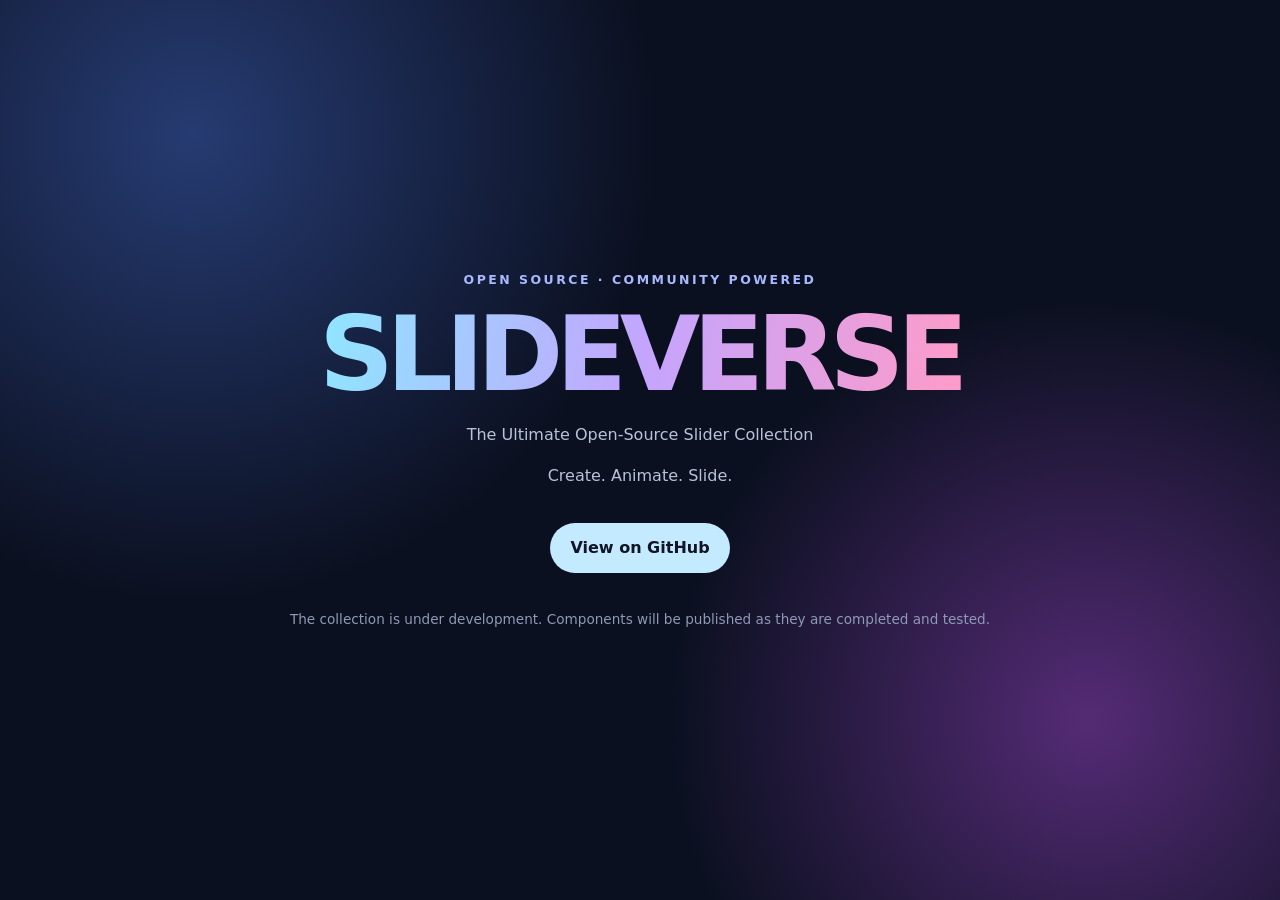
==== index.html @ 080ec173 "first commit" ====
<!doctype html>
<html lang="en">
<head>
  <meta charset="UTF-8">
  <meta name="viewport" content="width=device-width, initial-scale=1.0">
  <meta name="description" content="SLIDEVERSE — The open-source slider collection.">
  <meta name="theme-color" content="#0b1020">
  <title>SLIDEVERSE — Create. Animate. Slide.</title>
  <style>
    * { box-sizing: border-box; }
    body {
      margin: 0; min-height: 100vh; display: grid; place-items: center;
      padding: 24px; color: #f5f7ff; background:
      radial-gradient(circle at 15% 15%, #263b72 0, transparent 35%),
      radial-gradient(circle at 85% 80%, #542b75 0, transparent 32%), #0b1020;
      font: 16px/1.6 system-ui, sans-serif;
    }
    main { width: min(760px, 100%); text-align: center; }
    .eyebrow { color: #a9b9ff; letter-spacing: .2em; font-size: .78rem; font-weight: 700; }
    h1 { margin: 12px 0; font-size: clamp(3rem, 12vw, 6.5rem); line-height: 1; letter-spacing: -.07em; }
    h1 span { background: linear-gradient(100deg, #8ee7ff, #c3a5ff, #ff9bc8); color: transparent; background-clip: text; }
    p { color: #b9c2d9; }
    a { display: inline-block; margin-top: 18px; padding: 12px 20px; border-radius: 999px;
        color: #101426; background: #c3eaff; text-decoration: none; font-weight: 700; }
    .note { margin-top: 36px; font-size: .85rem; color: #8e9ab5; }
  </style>
</head>
<body>
  <main>
    <div class="eyebrow">OPEN SOURCE · COMMUNITY POWERED</div>
    <h1><span>SLIDEVERSE</span></h1>
    <p>The Ultimate Open-Source Slider Collection</p>
    <p>Create. Animate. Slide.</p>
    <a href="https://github.com/adnanalamin/SLIDEVERSE">View on GitHub</a>
    <div class="note">The collection is under development. Components will be published as they are completed and tested.</div>
  </main>
</body>
</html>
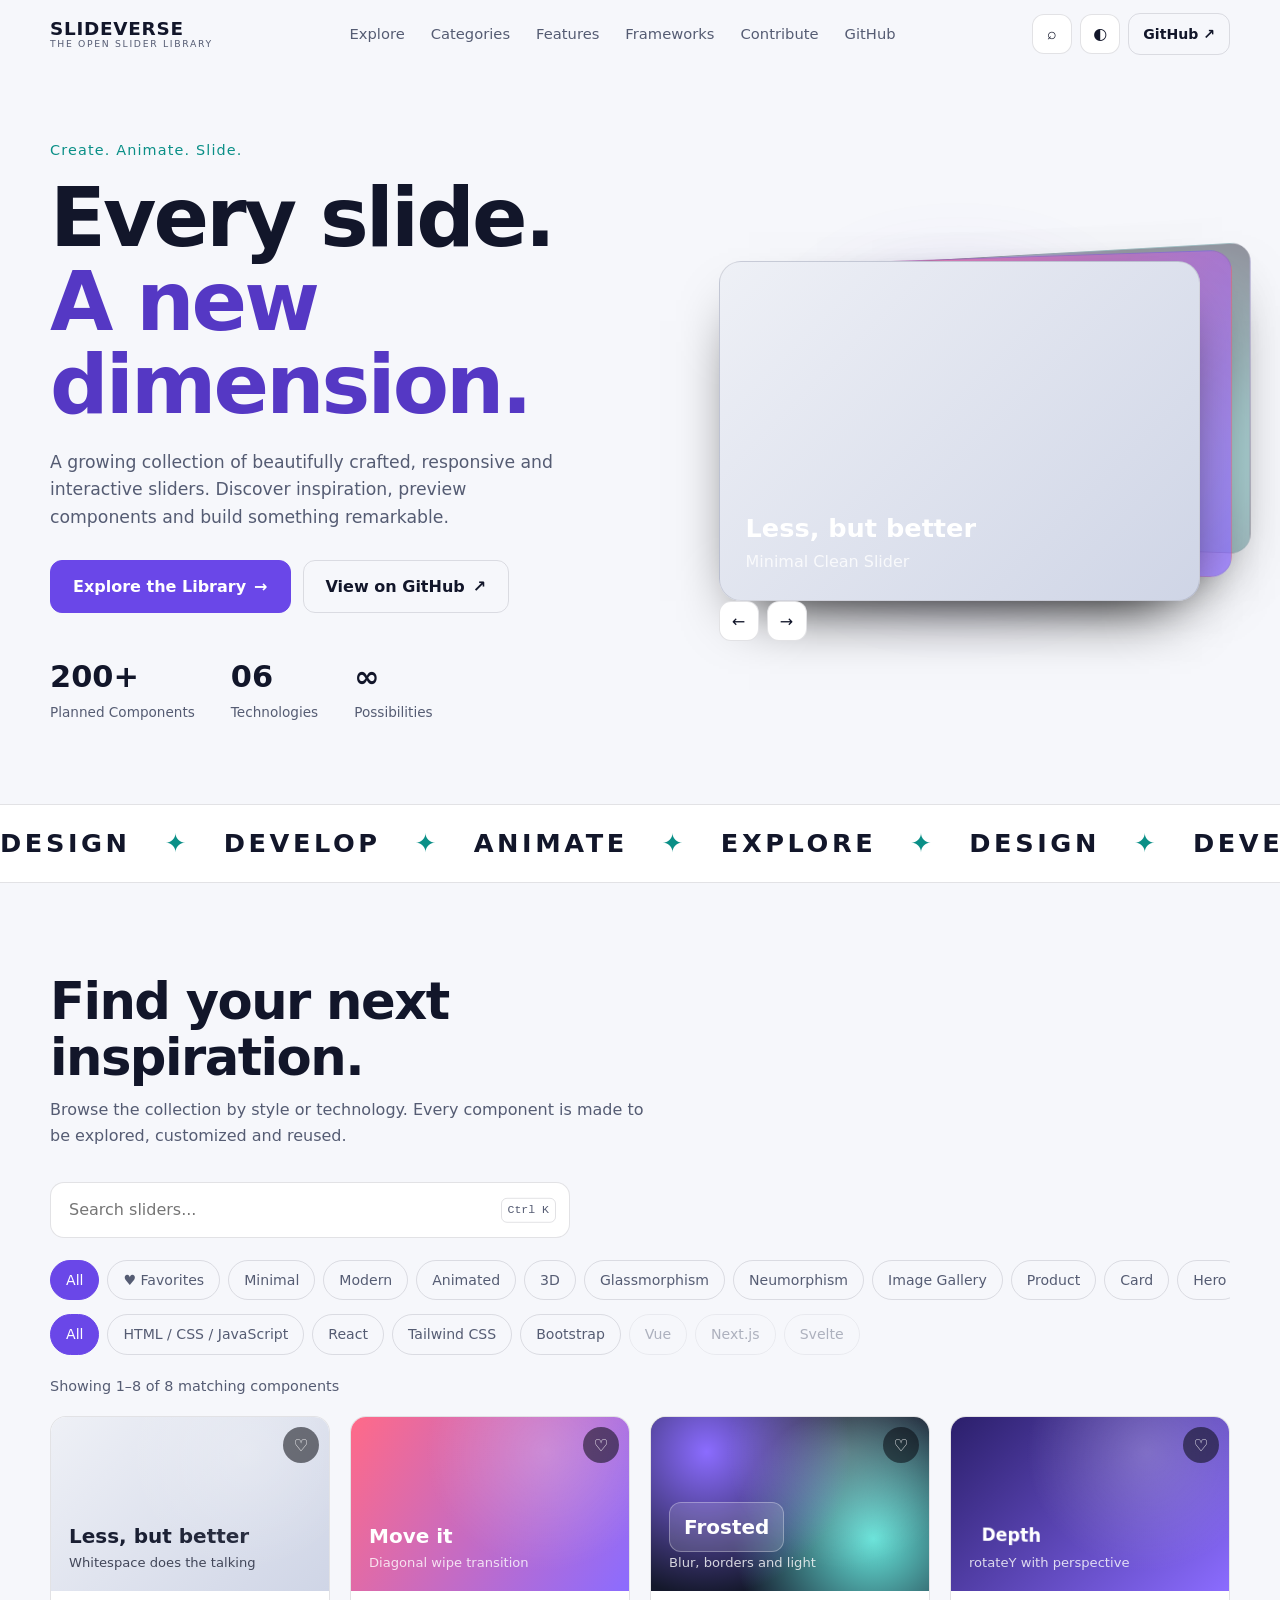
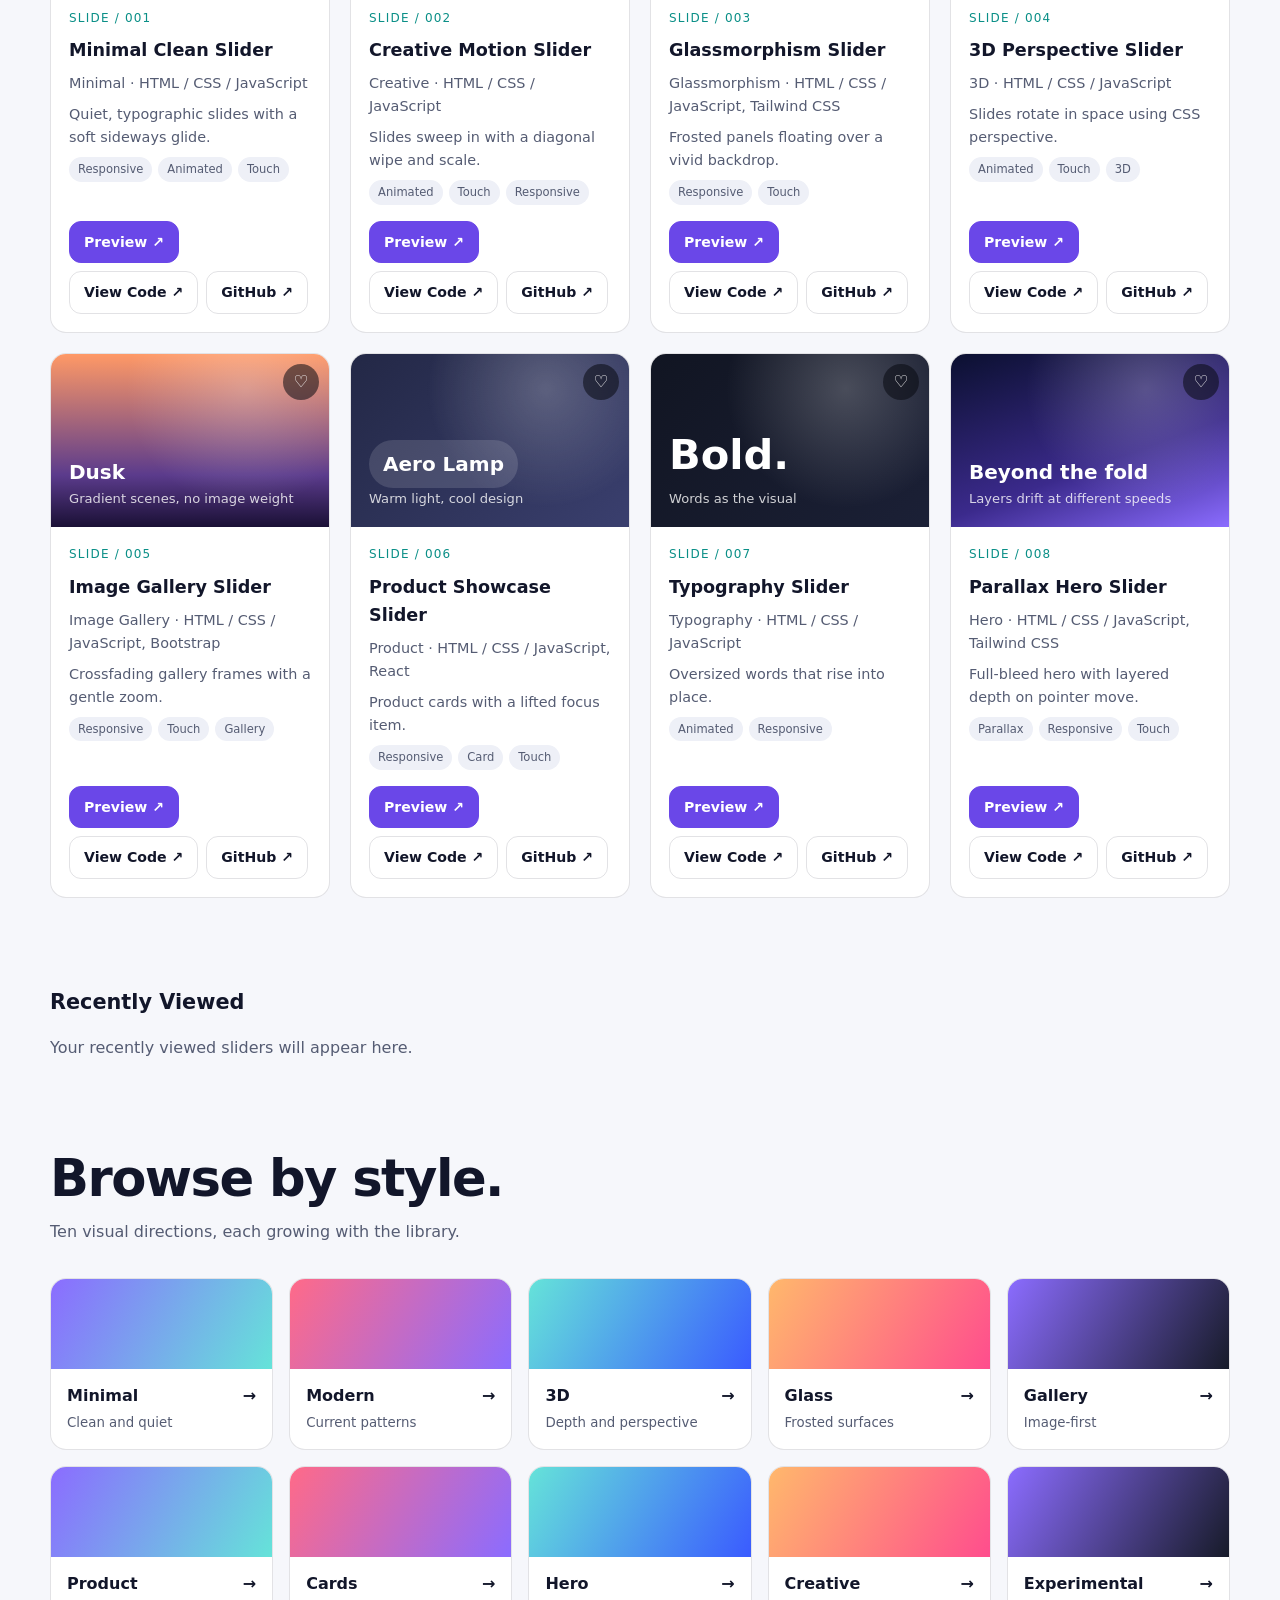
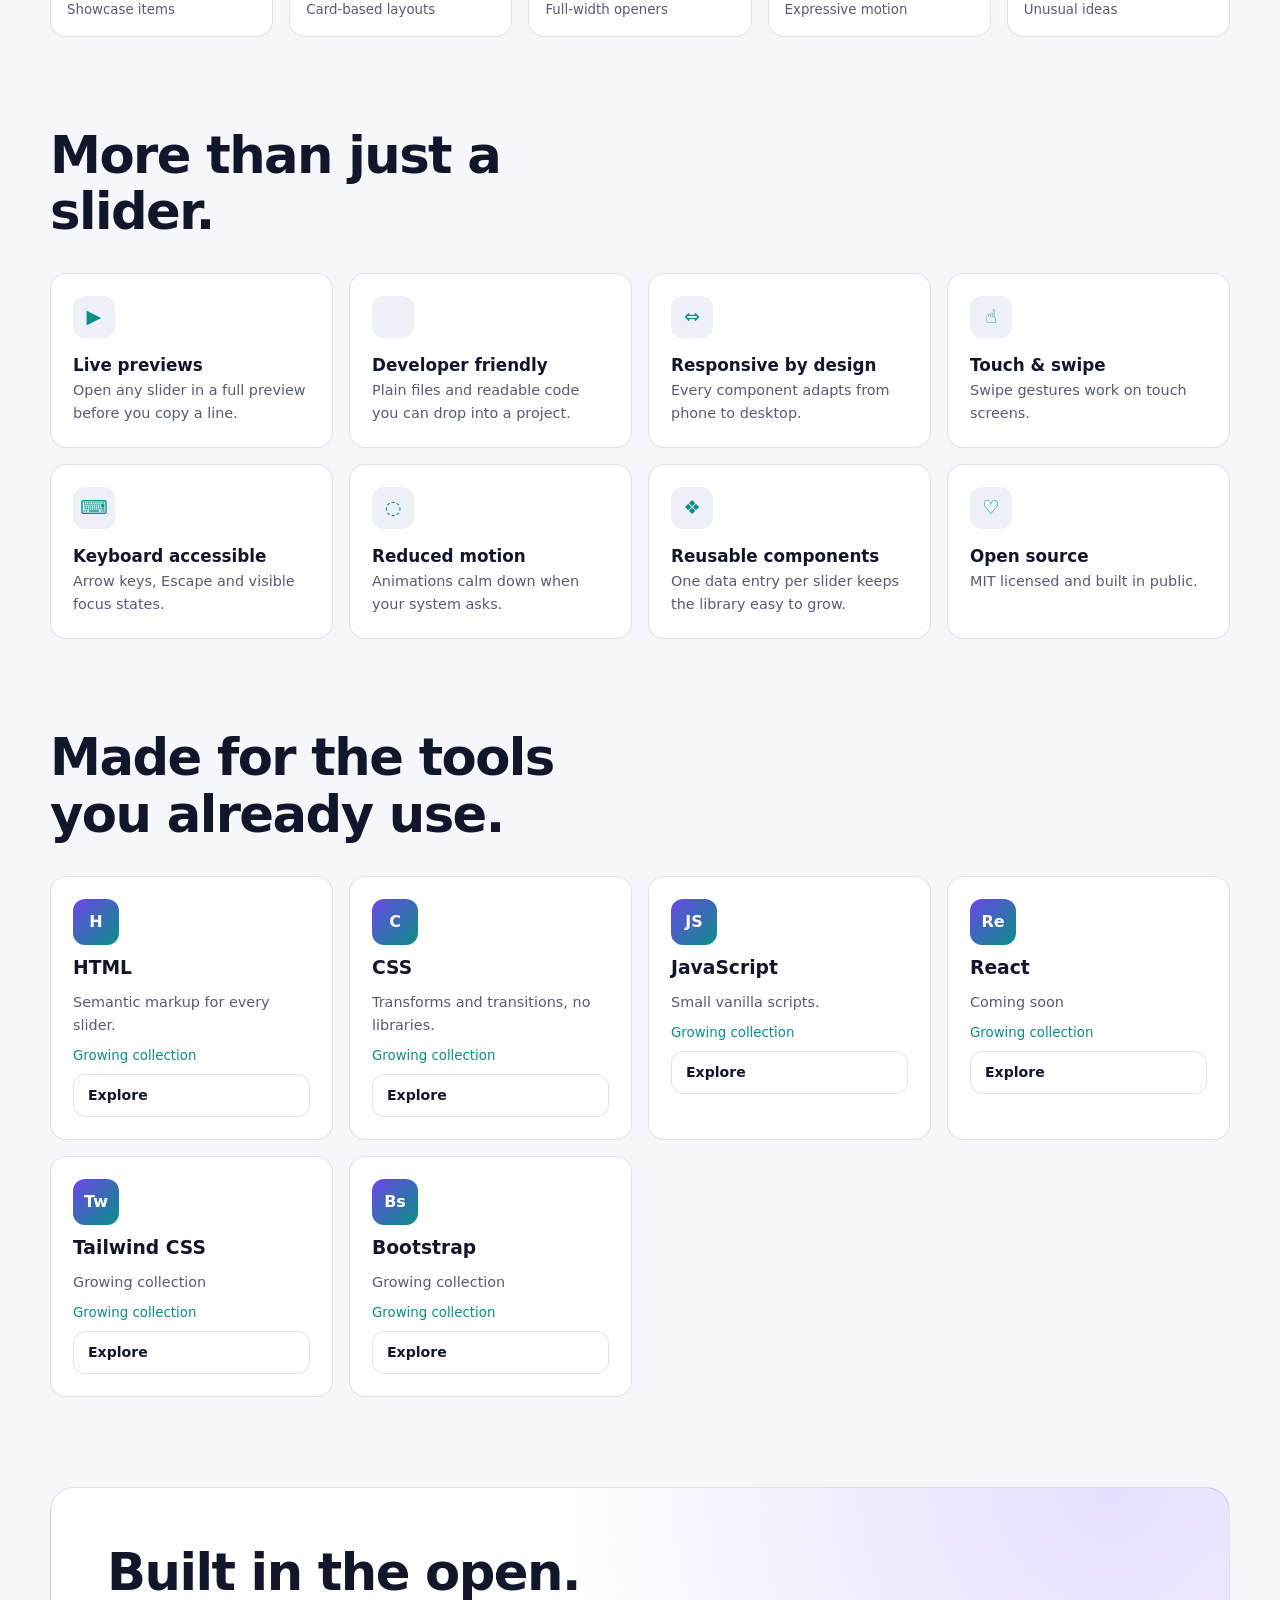
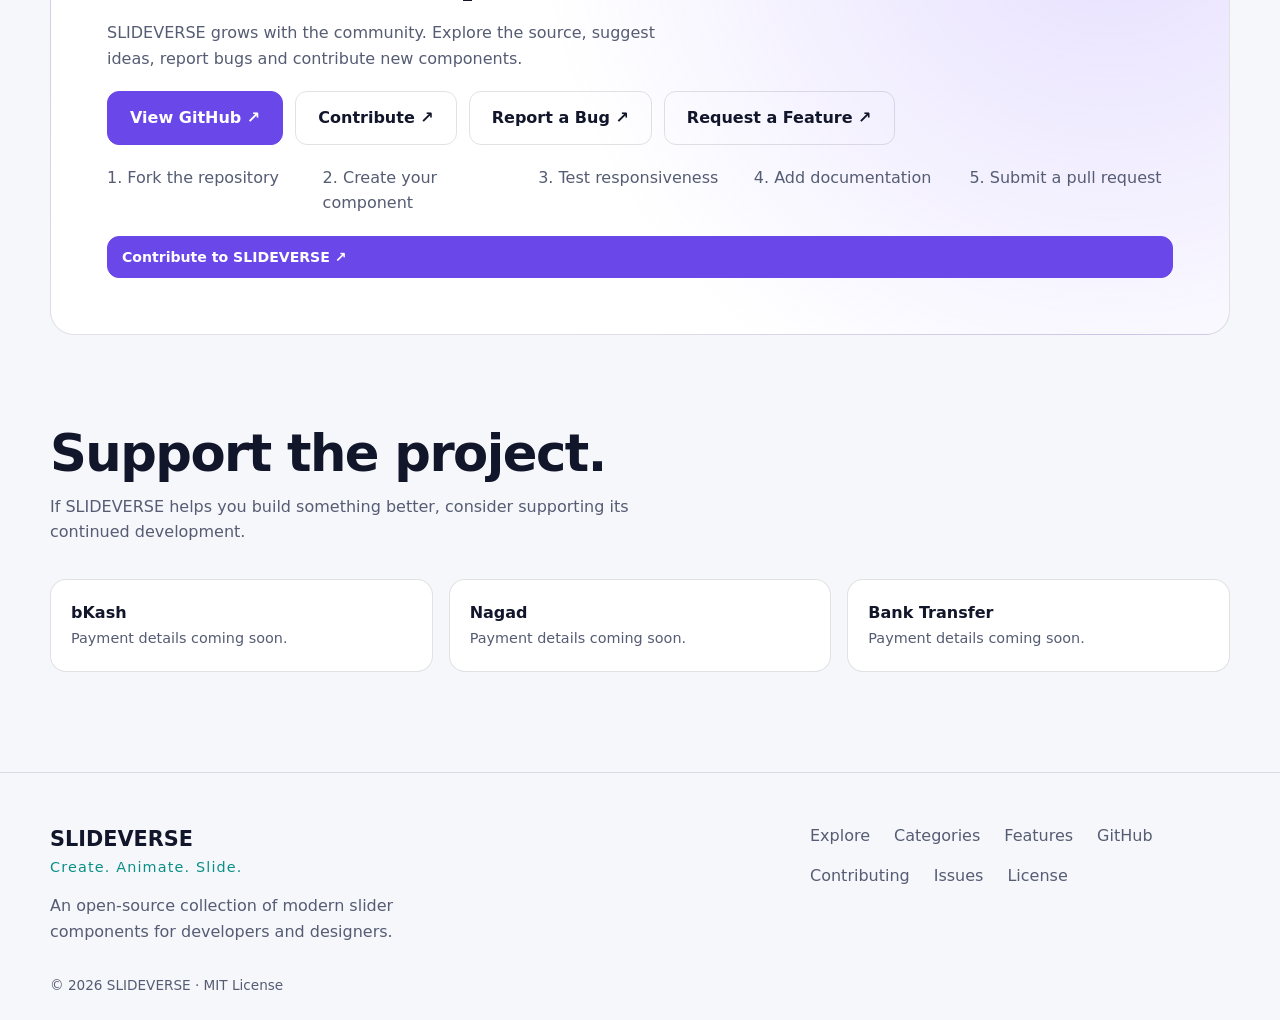
==== commit bad2a766: "added website" ====
--- a/index.html
+++ b/index.html
@@ -1,38 +1,104 @@
-<!doctype html>
+<!DOCTYPE html>
 <html lang="en">
 <head>
-  <meta charset="UTF-8">
-  <meta name="viewport" content="width=device-width, initial-scale=1.0">
-  <meta name="description" content="SLIDEVERSE — The open-source slider collection.">
-  <meta name="theme-color" content="#0b1020">
-  <title>SLIDEVERSE — Create. Animate. Slide.</title>
-  <style>
-    * { box-sizing: border-box; }
-    body {
-      margin: 0; min-height: 100vh; display: grid; place-items: center;
-      padding: 24px; color: #f5f7ff; background:
-      radial-gradient(circle at 15% 15%, #263b72 0, transparent 35%),
-      radial-gradient(circle at 85% 80%, #542b75 0, transparent 32%), #0b1020;
-      font: 16px/1.6 system-ui, sans-serif;
-    }
-    main { width: min(760px, 100%); text-align: center; }
-    .eyebrow { color: #a9b9ff; letter-spacing: .2em; font-size: .78rem; font-weight: 700; }
-    h1 { margin: 12px 0; font-size: clamp(3rem, 12vw, 6.5rem); line-height: 1; letter-spacing: -.07em; }
-    h1 span { background: linear-gradient(100deg, #8ee7ff, #c3a5ff, #ff9bc8); color: transparent; background-clip: text; }
-    p { color: #b9c2d9; }
-    a { display: inline-block; margin-top: 18px; padding: 12px 20px; border-radius: 999px;
-        color: #101426; background: #c3eaff; text-decoration: none; font-weight: 700; }
-    .note { margin-top: 36px; font-size: .85rem; color: #8e9ab5; }
-  </style>
+<meta charset="utf-8">
+<meta name="viewport" content="width=device-width, initial-scale=1">
+<title>SLIDEVERSE — The Ultimate Open-Source Slider Collection</title>
+<meta name="description" content="Explore modern, responsive and animated slider components for HTML, CSS, JavaScript, React, Tailwind CSS and Bootstrap.">
+<link rel="canonical" href="https://adnanalamin.github.io/SLIDEVERSE/">
+<meta property="og:type" content="website"><meta property="og:title" content="SLIDEVERSE — The Ultimate Open-Source Slider Collection">
+<meta property="og:description" content="Explore modern, responsive and animated slider components."><meta property="og:url" content="https://adnanalamin.github.io/SLIDEVERSE/">
+<meta name="twitter:card" content="summary"><meta name="twitter:title" content="SLIDEVERSE">
+<link rel="icon" href="data:image/svg+xml,%3Csvg xmlns='http://www.w3.org/2000/svg' viewBox='0 0 32 32'%3E%3Crect width='32' height='32' rx='8' fill='%238B6CFF'/%3E%3Cpath d='M9 16h14M17 10l6 6-6 6' stroke='%23fff' stroke-width='3' fill='none'/%3E%3C/svg%3E">
+<script>try{var t=localStorage.getItem('sv-theme')||(matchMedia('(prefers-color-scheme: light)').matches?'light':'dark');document.documentElement.dataset.theme=t}catch(e){}</script>
+<link rel="stylesheet" href="assets/css/style.css">
 </head>
 <body>
-  <main>
-    <div class="eyebrow">OPEN SOURCE · COMMUNITY POWERED</div>
-    <h1><span>SLIDEVERSE</span></h1>
-    <p>The Ultimate Open-Source Slider Collection</p>
-    <p>Create. Animate. Slide.</p>
-    <a href="https://github.com/adnanalamin/SLIDEVERSE">View on GitHub</a>
-    <div class="note">The collection is under development. Components will be published as they are completed and tested.</div>
-  </main>
+<a class="skip" href="#explore">Skip to library</a>
+<header class="hdr" id="hdr">
+  <div class="wrap hdr-in">
+    <a class="logo" href="#top" aria-label="SLIDEVERSE home"><b>SLIDEVERSE</b><small>THE OPEN SLIDER LIBRARY</small></a>
+    <nav class="nav" id="nav" aria-label="Main">
+      <a href="#explore">Explore</a><a href="#categories">Categories</a><a href="#features">Features</a><a href="#frameworks">Frameworks</a><a href="#contribute">Contribute</a>
+      <a href="https://github.com/adnanalamin/SLIDEVERSE" target="_blank" rel="noopener">GitHub</a>
+    </nav>
+    <div class="ctl">
+      <button class="ib" id="searchBtn" aria-label="Search sliders (Ctrl K)">⌕</button>
+      <button class="ib" id="themeBtn" aria-label="Toggle theme">◐</button>
+      <a class="btn sm ghost gh" href="https://github.com/adnanalamin/SLIDEVERSE" target="_blank" rel="noopener">GitHub ↗</a>
+      <button class="ib menu" id="menuBtn" aria-label="Open menu" aria-expanded="false" aria-controls="nav">☰</button>
+    </div>
+  </div>
+</header>
+
+<main id="top">
+<section class="hero wrap">
+  <div class="hero-t">
+    <p class="kick">Create. Animate. Slide.</p>
+    <h1><span>Every slide.</span><span>A new dimension.</span></h1>
+    <p class="lead">A growing collection of beautifully crafted, responsive and interactive sliders. Discover inspiration, preview components and build something remarkable.</p>
+    <div class="row"><a class="btn" href="#explore">Explore the Library <i>→</i></a><a class="btn ghost" href="https://github.com/adnanalamin/SLIDEVERSE" target="_blank" rel="noopener">View on GitHub <i>↗</i></a></div>
+    <dl class="stats"><div><dt data-count="200" data-suf="+">200+</dt><dd>Planned Components</dd></div><div><dt>06</dt><dd>Technologies</dd></div><div><dt>∞</dt><dd>Possibilities</dd></div></dl>
+  </div>
+  <div class="hero-v" id="heroV" aria-label="Interactive slider demo">
+    <div class="glow"></div><div class="stack" id="stack"></div>
+    <div class="hv-ctl"><button class="ib" id="hvPrev" aria-label="Previous">←</button><button class="ib" id="hvNext" aria-label="Next">→</button></div>
+  </div>
+</section>
+
+<div class="ticker" aria-hidden="true"><div class="tk"></div></div>
+
+<section class="sec wrap" id="explore">
+  <div class="sec-h"><h2>Find your next inspiration.</h2><p>Browse the collection by style or technology. Every component is made to be explored, customized and reused.</p></div>
+  <div class="search"><input id="q" type="search" placeholder="Search sliders..." aria-label="Search sliders" autocomplete="off"><kbd>Ctrl K</kbd></div>
+  <div class="chips" id="catChips" role="group" aria-label="Filter by category"></div>
+  <div class="chips tech" id="techChips" role="group" aria-label="Filter by technology"></div>
+  <p class="count" id="count" aria-live="polite"></p>
+  <div class="grid" id="grid"></div>
+  <nav class="pagination" id="pagination" aria-label="Slider library pages"></nav>
+  <div class="empty" id="empty" hidden><h3 id="emptyT">No sliders found</h3><p id="emptyP">Try another keyword or category.</p><button class="btn ghost sm" id="reset">Reset filters</button></div>
+  <div class="recent"><h3>Recently Viewed</h3><div class="grid" id="recent"></div><p class="muted" id="recentEmpty">Your recently viewed sliders will appear here.</p></div>
+</section>
+
+<section class="sec wrap" id="categories"><div class="sec-h"><h2>Browse by style.</h2><p>Ten visual directions, each growing with the library.</p></div><div class="cats" id="cats"></div></section>
+<section class="sec wrap" id="features"><div class="sec-h"><h2>More than just a slider.</h2></div><div class="feats" id="feats"></div></section>
+<section class="sec wrap" id="frameworks"><div class="sec-h"><h2>Made for the tools you already use.</h2></div><div class="fw" id="fw"></div></section>
+
+<section class="sec wrap" id="contribute">
+  <div class="panel">
+    <h2>Built in the open.</h2>
+    <p>SLIDEVERSE grows with the community. Explore the source, suggest ideas, report bugs and contribute new components.</p>
+    <div class="row"><a class="btn" href="https://github.com/adnanalamin/SLIDEVERSE" target="_blank" rel="noopener">View GitHub ↗</a><a class="btn ghost" href="https://github.com/adnanalamin/SLIDEVERSE/blob/main/CONTRIBUTING.md" target="_blank" rel="noopener">Contribute ↗</a><a class="btn ghost" href="https://github.com/adnanalamin/SLIDEVERSE/issues" target="_blank" rel="noopener">Report a Bug ↗</a><a class="btn ghost" href="https://github.com/adnanalamin/SLIDEVERSE/issues" target="_blank" rel="noopener">Request a Feature ↗</a></div>
+    <ol class="steps"><li>Fork the repository</li><li>Create your component</li><li>Test responsiveness</li><li>Add documentation</li><li>Submit a pull request</li></ol>
+    <a class="btn sm" href="https://github.com/adnanalamin/SLIDEVERSE/blob/main/CONTRIBUTING.md" target="_blank" rel="noopener">Contribute to SLIDEVERSE ↗</a>
+  </div>
+</section>
+
+<section class="sec wrap" id="support"><div class="sec-h"><h2>Support the project.</h2><p>If SLIDEVERSE helps you build something better, consider supporting its continued development.</p></div>
+  <div class="don"><div><b>bKash</b><span>Payment details coming soon.</span></div><div><b>Nagad</b><span>Payment details coming soon.</span></div><div><b>Bank Transfer</b><span>Payment details coming soon.</span></div></div></section>
+</main>
+
+<footer class="ftr"><div class="wrap ft">
+  <div><b class="logo-t">SLIDEVERSE</b><p class="kick">Create. Animate. Slide.</p><p class="muted">An open-source collection of modern slider components for developers and designers.</p></div>
+  <nav aria-label="Footer"><a href="#explore">Explore</a><a href="#categories">Categories</a><a href="#features">Features</a><a href="https://github.com/adnanalamin/SLIDEVERSE" target="_blank" rel="noopener">GitHub</a><a href="https://github.com/adnanalamin/SLIDEVERSE/blob/main/CONTRIBUTING.md" target="_blank" rel="noopener">Contributing</a><a href="https://github.com/adnanalamin/SLIDEVERSE/issues" target="_blank" rel="noopener">Issues</a><a href="https://github.com/adnanalamin/SLIDEVERSE/blob/main/LICENSE" target="_blank" rel="noopener">License</a></nav>
+</div><p class="wrap copy">© 2026 SLIDEVERSE · MIT License</p></footer>
+
+<!-- Preview modal -->
+<div class="modal" id="pv" role="dialog" aria-modal="true" aria-labelledby="pvT" hidden>
+  <div class="m-box" id="pvBox">
+    <div class="m-h"><h3 id="pvT"></h3><div class="ctl"><button class="btn sm ghost" id="pvAuto" aria-pressed="true">Pause</button><button class="btn sm ghost" id="pvFs">Fullscreen</button><button class="ib" data-close aria-label="Close preview">✕</button></div></div>
+    <div class="vp" id="vp" tabindex="0" aria-roledescription="carousel"></div>
+    <div class="m-f"><button class="ib" id="pvPrev" aria-label="Previous slide">←</button><div class="dots" id="dots"></div><button class="ib" id="pvNext" aria-label="Next slide">→</button></div>
+  </div>
+</div>
+<!-- Code modal -->
+<div class="modal" id="cd" role="dialog" aria-modal="true" aria-labelledby="cdT" hidden>
+  <div class="m-box code"><div class="m-h"><h3 id="cdT"></h3><button class="ib" data-close aria-label="Close code">✕</button></div>
+    <div class="tabs" id="tabs" role="tablist"></div><pre id="codeOut" tabindex="0"><code></code></pre>
+    <div class="m-f"><button class="btn sm" id="copy">Copy Code</button></div></div>
+</div>
+<div class="toast" id="toast" role="status"></div>
+<script src="assets/js/sliders.js"></script>
+<script src="assets/js/main.js"></script>
 </body>
 </html>
--- a/assets/css/style.css
+++ b/assets/css/style.css
@@ -0,0 +1,104 @@
+/* SLIDEVERSE — dark-first, light supported. Tokens first. */
+:root{--bg:#080A12;--s1:#111522;--s2:#171B29;--p:#8B6CFF;--p2:#B29AFF;--c:#65E3D9;--tx:#F5F7FF;--mu:#9299AD;--bd:rgba(255,255,255,.09);--glass:rgba(8,10,18,.72);--ease:cubic-bezier(.22,1,.36,1);--r:16px;color-scheme:dark}
+[data-theme=light]{--bg:#F6F7FB;--s1:#fff;--s2:#EEF0F7;--p:#6A47E8;--p2:#5538C4;--c:#0A8F87;--tx:#12162A;--mu:#555C73;--bd:rgba(18,22,42,.12);--glass:rgba(246,247,251,.8);color-scheme:light}
+*{box-sizing:border-box;margin:0}html{scroll-behavior:smooth;scroll-padding-top:80px}
+body{background:var(--bg);color:var(--tx);font:16px/1.6 "Segoe UI",system-ui,-apple-system,Roboto,sans-serif;overflow-x:hidden}
+a{color:inherit;text-decoration:none}button,input{font:inherit;color:inherit}
+:focus-visible{outline:2px solid var(--c);outline-offset:3px;border-radius:6px}
+.wrap{width:min(1180px,100% - 40px);margin-inline:auto}.muted{color:var(--mu)}
+.skip{position:absolute;left:-999px}.skip:focus{left:10px;top:10px;z-index:99;background:var(--p);padding:8px 14px;border-radius:8px}
+/* header */
+.hdr{position:sticky;top:0;z-index:50;border-bottom:1px solid transparent;transition:background .3s,border-color .3s,backdrop-filter .3s}
+.hdr.on{background:var(--glass);backdrop-filter:blur(12px);border-color:var(--bd)}
+.hdr-in{display:flex;align-items:center;justify-content:space-between;height:68px;gap:16px}
+.logo{display:flex;flex-direction:column;line-height:1.1}.logo b{font-size:1.15rem;letter-spacing:.04em}.logo small{font-size:.58rem;letter-spacing:.18em;color:var(--mu)}
+.nav{display:flex;gap:26px;font-size:.92rem;color:var(--mu)}.nav a:hover{color:var(--tx)}
+.ctl{display:flex;gap:8px;align-items:center}.menu{display:none}
+.ib{width:40px;height:40px;border-radius:12px;border:1px solid var(--bd);background:var(--s1);cursor:pointer;transition:transform .2s,border-color .2s}
+.ib:hover{border-color:var(--p);transform:translateY(-1px)}
+.btn{display:inline-flex;align-items:center;gap:8px;padding:13px 22px;border-radius:12px;border:1px solid var(--p);background:var(--p);color:#fff;font-weight:600;cursor:pointer;transition:transform .2s var(--ease),box-shadow .2s,background .2s}
+.btn:hover{transform:translateY(-2px);box-shadow:0 10px 30px -10px var(--p)}.btn i{font-style:normal;transition:transform .2s}.btn:hover i{transform:translateX(4px)}
+.btn.ghost{background:transparent;border-color:var(--bd);color:var(--tx)}.btn.ghost:hover{border-color:var(--p)}.btn.sm{padding:9px 14px;font-size:.88rem}
+/* hero */
+.hero{display:grid;grid-template-columns:1.05fr .95fr;gap:40px;align-items:center;padding:70px 0 80px}
+.kick{color:var(--c);font-size:.9rem;letter-spacing:.08em;margin-bottom:14px}
+h1{font-size:clamp(2.6rem,6.4vw,5.2rem);line-height:1.02;letter-spacing:-.035em}h1 span{display:block;animation:rise .9s var(--ease) both}h1 span+span{animation-delay:.12s;color:var(--p2)}
+@keyframes rise{from{opacity:0;transform:translateY(40px)}}
+.lead{color:var(--mu);max-width:48ch;margin:22px 0 28px;font-size:1.08rem}.row{display:flex;flex-wrap:wrap;gap:12px}
+.stats{display:flex;gap:36px;margin-top:40px}.stats dt{font-size:1.9rem;font-weight:700}.stats dd{color:var(--mu);font-size:.85rem}
+.hero-v{position:relative;height:420px;perspective:1100px}.glow{position:absolute;inset:10% 5%;background:radial-gradient(circle,var(--p),transparent 65%);opacity:.35;filter:blur(40px);animation:float 8s ease-in-out infinite}
+.stack{position:absolute;inset:0;transform-style:preserve-3d}
+.hc{position:absolute;inset:40px 30px;border-radius:22px;border:1px solid var(--bd);padding:26px;display:flex;flex-direction:column;justify-content:flex-end;color:#fff;transition:transform .8s var(--ease),opacity .8s;box-shadow:0 30px 60px -30px #000}
+.hc b{font-size:1.6rem}.hc span{opacity:.8}.hc[data-p="0"]{transform:translateZ(0)}.hc[data-p="1"]{transform:translate3d(46px,-18px,-90px) rotateY(-12deg);opacity:.75}.hc[data-p="2"]{transform:translate3d(90px,-36px,-180px) rotateY(-20deg);opacity:.45}.hc[data-p="3"]{transform:translate3d(-60px,0,-160px) rotateY(14deg);opacity:0}
+.hv-ctl{position:absolute;bottom:0;left:30px;display:flex;gap:8px}
+@keyframes float{50%{transform:translateY(-14px)}}
+/* ticker */
+.ticker{border-block:1px solid var(--bd);overflow:hidden;padding:18px 0;background:var(--s1)}
+.tk{display:flex;gap:34px;width:max-content;font-size:1.6rem;font-weight:700;letter-spacing:.14em;animation:tk 28s linear infinite}.tk em{font-style:normal;color:var(--c)}
+@keyframes tk{to{transform:translateX(-50%)}}
+/* sections */
+.sec{padding:90px 0 0}.sec-h{margin-bottom:34px;max-width:60ch}.sec-h h2,.panel h2{font-size:clamp(2rem,4.4vw,3.2rem);letter-spacing:-.03em;line-height:1.1}.sec-h p{color:var(--mu);margin-top:12px}
+.search{position:relative;max-width:520px;margin-bottom:18px}.search input{width:100%;padding:14px 70px 14px 18px;background:var(--s1);border:1px solid var(--bd);border-radius:14px;transition:box-shadow .2s,border-color .2s}
+.search input:focus{outline:0;border-color:var(--p);box-shadow:0 0 0 4px rgba(139,108,255,.22)}.search kbd{position:absolute;right:14px;top:50%;transform:translateY(-50%);font-size:.72rem;color:var(--mu);border:1px solid var(--bd);border-radius:6px;padding:2px 6px}
+.chips{display:flex;gap:8px;overflow-x:auto;padding:4px 0 10px;scrollbar-width:thin}.chips.tech{margin-bottom:8px}
+.chip{flex:none;padding:8px 15px;border-radius:99px;border:1px solid var(--bd);background:transparent;color:var(--mu);cursor:pointer;font-size:.88rem;transition:all .2s}
+.chip:hover{color:var(--tx);border-color:var(--p)}.chip[aria-pressed=true]{background:var(--p);border-color:var(--p);color:#fff}.chip:disabled{opacity:.45;cursor:not-allowed}
+.count{color:var(--mu);font-size:.9rem;margin:10px 0 18px}
+.pagination{display:flex;justify-content:center;align-items:center;gap:7px;margin:28px 0 6px;flex-wrap:wrap}
+.page-btn{min-width:40px;height:40px;padding:0 11px;border:1px solid var(--bd);border-radius:10px;background:var(--s1);color:var(--mu);cursor:pointer;font-size:.88rem;transition:all .2s}
+.page-btn:hover:not(:disabled){border-color:var(--p);color:var(--tx);transform:translateY(-2px)}
+.page-btn[aria-current=true]{background:var(--p);border-color:var(--p);color:#fff;box-shadow:0 8px 22px -12px var(--p)}
+.page-btn:disabled{opacity:.38;cursor:not-allowed}
+.page-ellipsis{min-width:30px;text-align:center;color:var(--mu)}
+.page-size{display:flex;justify-content:center;align-items:center;gap:9px;margin-top:10px;color:var(--mu);font-size:.82rem}
+.page-size select{background:var(--s1);border:1px solid var(--bd);color:var(--tx);border-radius:8px;padding:7px 10px}
+
+.grid{display:grid;grid-template-columns:repeat(auto-fill,minmax(280px,1fr));gap:20px}
+.card{background:var(--s1);border:1px solid var(--bd);border-radius:var(--r);overflow:hidden;display:flex;flex-direction:column;transition:transform .3s var(--ease),border-color .3s,box-shadow .3s}
+.card:hover{transform:translateY(-5px);border-color:var(--p);box-shadow:0 20px 50px -25px var(--p)}
+.thumb{position:relative;aspect-ratio:16/10;overflow:hidden;color:#fff;display:flex;flex-direction:column;justify-content:flex-end;padding:18px;background-size:cover}
+.thumb b{font-size:1.25rem}.thumb span{font-size:.82rem;opacity:.8}.card:hover .thumb::after{transform:scale(1.15)}
+.thumb::after{content:"";position:absolute;inset:0;background:radial-gradient(circle at 70% 20%,rgba(255,255,255,.22),transparent 50%);transition:transform .6s var(--ease)}
+.thumb.type b{font-size:2.6rem}.thumb.glass b{background:rgba(255,255,255,.14);border:1px solid rgba(255,255,255,.3);padding:8px 14px;border-radius:12px;align-self:flex-start;backdrop-filter:blur(4px)}
+.thumb.threed{perspective:600px}.thumb.threed b{transform:rotateY(-18deg)}.thumb.product b{background:#fff2;padding:8px 14px;border-radius:99px;align-self:flex-start}
+.thumb.minimal,.thumb.minimal span{color:#1a1f33}
+.fav{position:absolute;top:10px;right:10px;z-index:2;width:36px;height:36px;border-radius:50%;border:0;background:rgba(8,10,18,.55);color:#fff;cursor:pointer;font-size:1.05rem}
+.fav[aria-pressed=true]{color:#ff5d8f}.fav.pop{animation:pop .4s var(--ease)}@keyframes pop{40%{transform:scale(1.4)}}
+.cb{padding:18px;display:flex;flex-direction:column;gap:8px;flex:1}.num{font-size:.75rem;color:var(--c);letter-spacing:.1em}.cb h3{font-size:1.1rem}.cb p{color:var(--mu);font-size:.9rem}
+.meta{font-size:.82rem;color:var(--mu)}.tags{display:flex;flex-wrap:wrap;gap:6px}.tags span{font-size:.72rem;padding:3px 9px;border-radius:99px;background:var(--s2);color:var(--mu)}
+.acts{display:flex;gap:8px;margin-top:auto;padding-top:8px;flex-wrap:wrap}
+.empty{text-align:center;padding:60px 20px;border:1px dashed var(--bd);border-radius:var(--r)}.empty h3{font-size:1.4rem}.empty p{color:var(--mu);margin:8px 0 16px}
+.recent{margin-top:60px}.recent h3{margin-bottom:16px;font-size:1.3rem}
+/* categories / features / frameworks */
+.cats{display:grid;grid-template-columns:repeat(auto-fill,minmax(210px,1fr));gap:16px}
+.cat{position:relative;border:1px solid var(--bd);border-radius:var(--r);overflow:hidden;background:var(--s1);padding:0;text-align:left;cursor:pointer;transition:border-color .3s,box-shadow .3s}
+.cat:hover{border-color:var(--c);box-shadow:0 0 30px -10px var(--c)}.cat .v{height:90px;transition:transform .5s var(--ease)}.cat:hover .v{transform:scale(1.12) translateX(6px)}.cat div.t{padding:14px 16px}.cat b{display:block}.cat small{color:var(--mu)}.cat i{font-style:normal;float:right;transition:transform .2s}.cat:hover i{transform:translateX(5px)}
+.feats{display:grid;grid-template-columns:repeat(auto-fit,minmax(250px,1fr));gap:16px}
+.feat{background:var(--s1);border:1px solid var(--bd);border-radius:var(--r);padding:22px;transition:transform .3s var(--ease),border-color .3s}.feat:hover{transform:translateY(-4px);border-color:var(--p)}
+.feat .ic{width:42px;height:42px;border-radius:12px;display:grid;place-items:center;background:var(--s2);color:var(--c);font-size:1.2rem;margin-bottom:14px}.feat h3{font-size:1.05rem}.feat p{color:var(--mu);font-size:.9rem}
+.fw{display:grid;grid-template-columns:repeat(auto-fit,minmax(260px,1fr));gap:16px}.fwc{background:var(--s1);border:1px solid var(--bd);border-radius:var(--r);padding:22px;display:flex;flex-direction:column;gap:8px}
+.fwc .lg{width:46px;height:46px;border-radius:12px;display:grid;place-items:center;font-weight:800;background:linear-gradient(135deg,var(--p),var(--c));color:#fff}.fwc p{color:var(--mu);font-size:.9rem}.fwc small{color:var(--c)}
+.panel{background:var(--s1);border:1px solid var(--bd);border-radius:24px;padding:clamp(24px,5vw,56px);display:grid;gap:20px;background-image:radial-gradient(circle at 90% 0,rgba(139,108,255,.22),transparent 50%)}
+.panel>p{color:var(--mu);max-width:56ch}.steps{display:grid;grid-template-columns:repeat(auto-fit,minmax(170px,1fr));gap:12px;padding-left:0;list-style-position:inside;color:var(--mu)}
+.don{display:grid;grid-template-columns:repeat(auto-fit,minmax(220px,1fr));gap:16px}.don div{background:var(--s1);border:1px solid var(--bd);border-radius:var(--r);padding:20px}.don b{display:block}.don span{color:var(--mu);font-size:.9rem}
+.ftr{margin-top:100px;border-top:1px solid var(--bd);padding:50px 0 24px}.ft{display:flex;justify-content:space-between;gap:30px;flex-wrap:wrap}.logo-t{font-size:1.3rem}.ft nav{display:flex;gap:14px 24px;flex-wrap:wrap;align-content:flex-start;max-width:420px;color:var(--mu)}.ft nav a:hover{color:var(--tx)}.ft .muted{max-width:38ch}.copy{margin-top:30px;color:var(--mu);font-size:.85rem}
+/* modal + slider */
+.modal{position:fixed;inset:0;z-index:100;background:rgba(4,5,10,.78);display:grid;place-items:center;padding:20px;animation:fade .25s}.modal[hidden]{display:none}@keyframes fade{from{opacity:0}}
+.m-box{width:min(960px,100%);max-height:100%;background:var(--s1);border:1px solid var(--bd);border-radius:20px;display:flex;flex-direction:column;overflow:hidden;animation:scale .35s var(--ease)}@keyframes scale{from{transform:scale(.94);opacity:0}}
+.m-h,.m-f{display:flex;justify-content:space-between;align-items:center;gap:10px;padding:14px 18px;flex-wrap:wrap}.m-f{justify-content:center;gap:18px}.m-h h3{font-size:1.05rem}
+.vp{position:relative;aspect-ratio:16/9;overflow:hidden;perspective:1000px;touch-action:pan-y;user-select:none;margin:0 14px;border-radius:14px}
+.m-box:fullscreen{width:100%;max-height:none;border-radius:0}.m-box:fullscreen .vp{flex:1;aspect-ratio:auto}
+.sl{position:absolute;inset:0;display:flex;flex-direction:column;justify-content:center;padding:clamp(20px,6vw,70px);color:#fff;opacity:0;pointer-events:none;transition:transform .7s var(--ease),opacity .7s}
+.sl.on{opacity:1;pointer-events:auto;transform:none!important}.sl h4{font-size:clamp(1.8rem,5vw,3.6rem);letter-spacing:-.03em;line-height:1.05}.sl p{opacity:.85;margin-top:8px;max-width:36ch}
+.k-minimal .sl{color:#1a1f33;transform:translateX(8%)}.k-motion .sl{transform:translateX(30%) scale(.9);clip-path:polygon(0 0,100% 0,100% 100%,0 100%)}.k-threed .sl{transform:rotateY(55deg) translateZ(-120px)}
+.k-glass .sl h4,.k-glass .sl p{background:rgba(255,255,255,.12);border:1px solid rgba(255,255,255,.3);backdrop-filter:blur(8px);padding:10px 18px;border-radius:14px;width:fit-content}.k-glass .sl{transform:scale(1.04)}
+.k-gallery .sl{transform:scale(1.12)}.k-product .sl{transform:translateY(16px)}.k-type .sl{transform:translateY(40px)}.k-type .sl h4{font-size:clamp(3rem,14vw,8rem)}.k-parallax .sl{transform:scale(1.1)}
+.k-parallax .sl h4{transform:translate(calc(var(--mx,0)*18px),calc(var(--my,0)*12px))}
+.dots{display:flex;gap:8px}.dots button{width:10px;height:10px;padding:0;border-radius:99px;border:0;background:var(--mu);opacity:.5;cursor:pointer;transition:all .3s}.dots button[aria-current=true]{width:28px;background:var(--c);opacity:1}
+.tabs{display:flex;gap:6px;padding:0 18px;overflow-x:auto}pre{margin:0 18px;background:var(--bg);border:1px solid var(--bd);border-radius:12px;padding:16px;overflow:auto;max-height:50vh;font:13px/1.55 ui-monospace,Consolas,monospace;color:var(--tx)}
+.toast{position:fixed;bottom:24px;left:50%;transform:translate(-50%,30px);background:var(--c);color:#06201d;padding:10px 18px;border-radius:99px;font-weight:600;opacity:0;pointer-events:none;transition:all .3s var(--ease);z-index:200}.toast.on{opacity:1;transform:translate(-50%,0)}
+.rv{opacity:0;transform:translateY(24px);transition:opacity .7s,transform .7s var(--ease)}.rv.in{opacity:1;transform:none}
+@media (max-width:900px){.hero{grid-template-columns:1fr;padding-top:40px}.hero-v{height:340px}.menu{display:block}.gh{display:none}
+ .nav{position:fixed;inset:68px 0 auto 0;flex-direction:column;gap:0;background:var(--bg);border-bottom:1px solid var(--bd);padding:8px 20px 20px;transform:translateY(-120%);transition:transform .35s var(--ease)}.nav.open{transform:none}.nav a{padding:14px 4px;font-size:1.05rem;border-bottom:1px solid var(--bd)}}
+@media (max-width:560px){.stats{gap:22px}.grid{grid-template-columns:1fr}.btn,.ib,.chip{min-height:44px}.row .btn{flex:1 1 100%;justify-content:center}.m-box{border-radius:14px}.vp{aspect-ratio:4/5}.search kbd{display:none}}
+@media (prefers-reduced-motion:reduce){*,*::before,*::after{animation-duration:.01ms!important;animation-iteration-count:1!important;transition-duration:.01ms!important;scroll-behavior:auto!important}.rv{opacity:1;transform:none}}
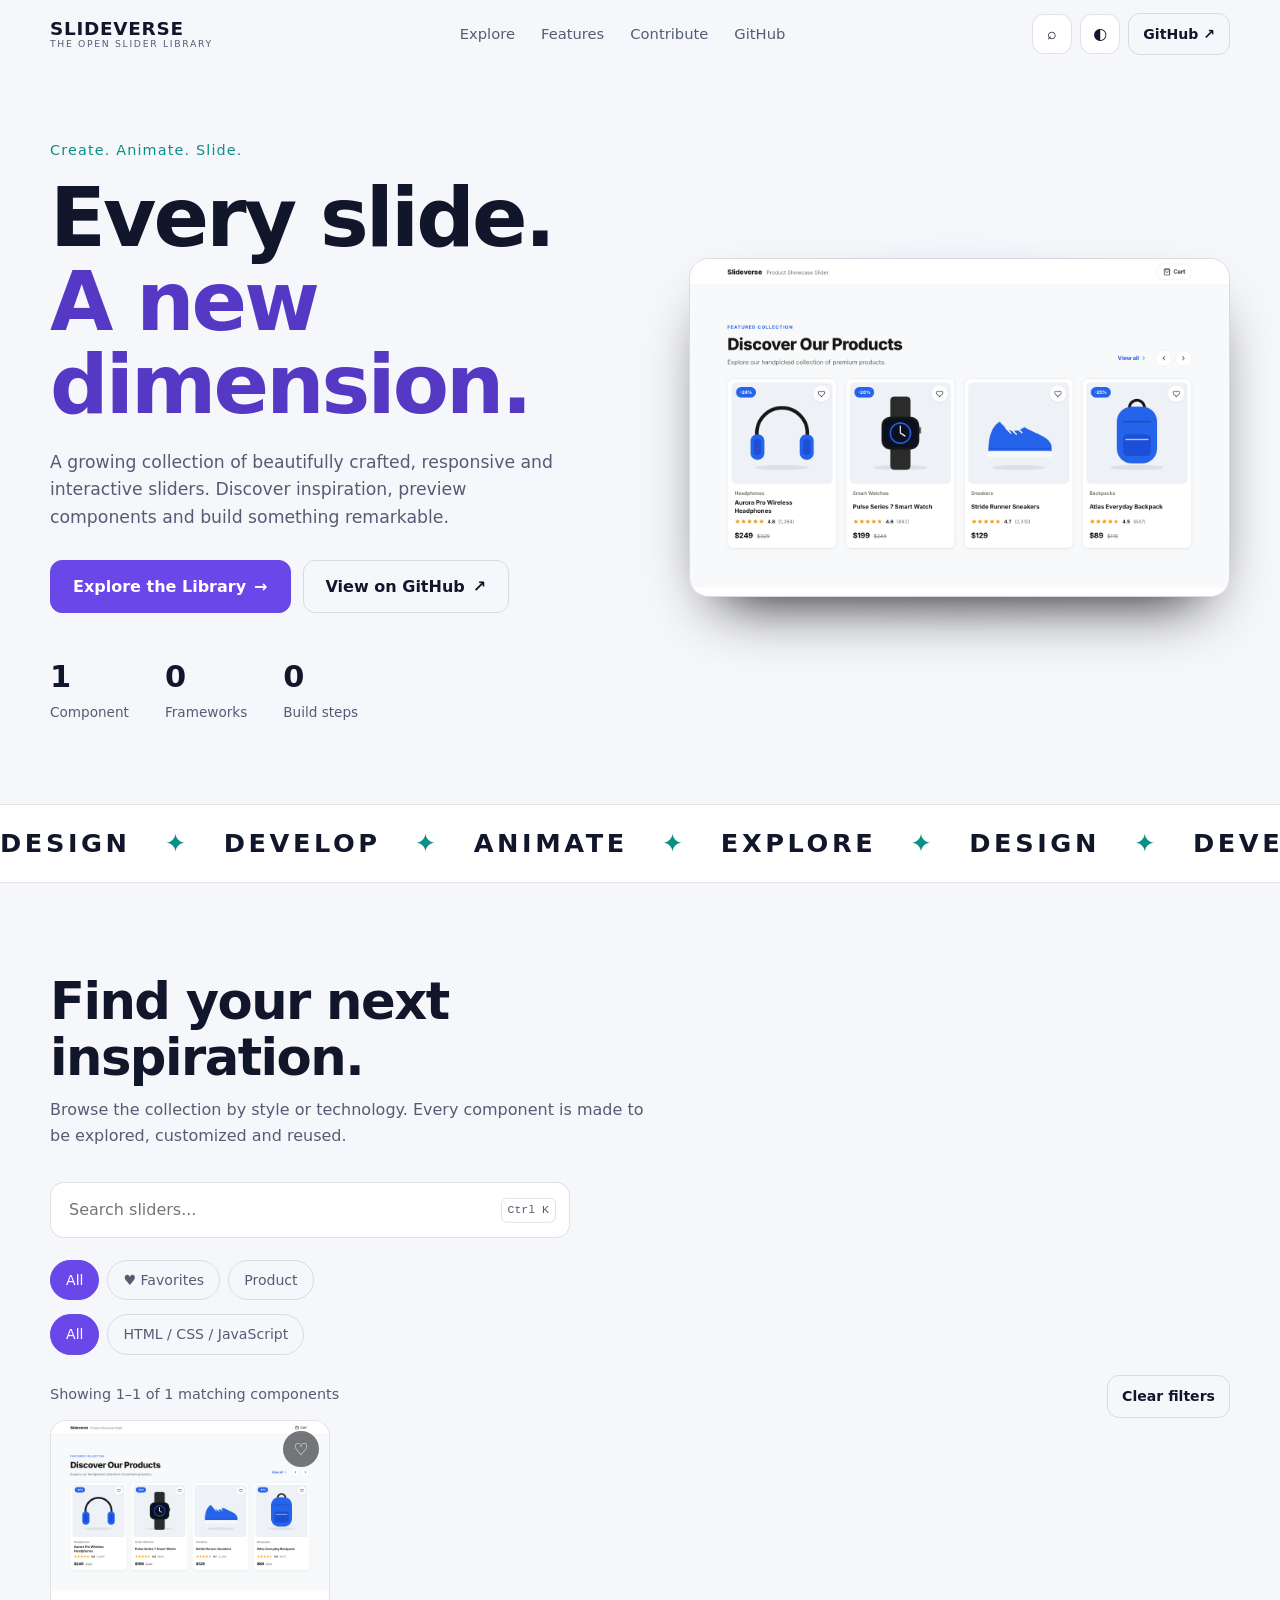
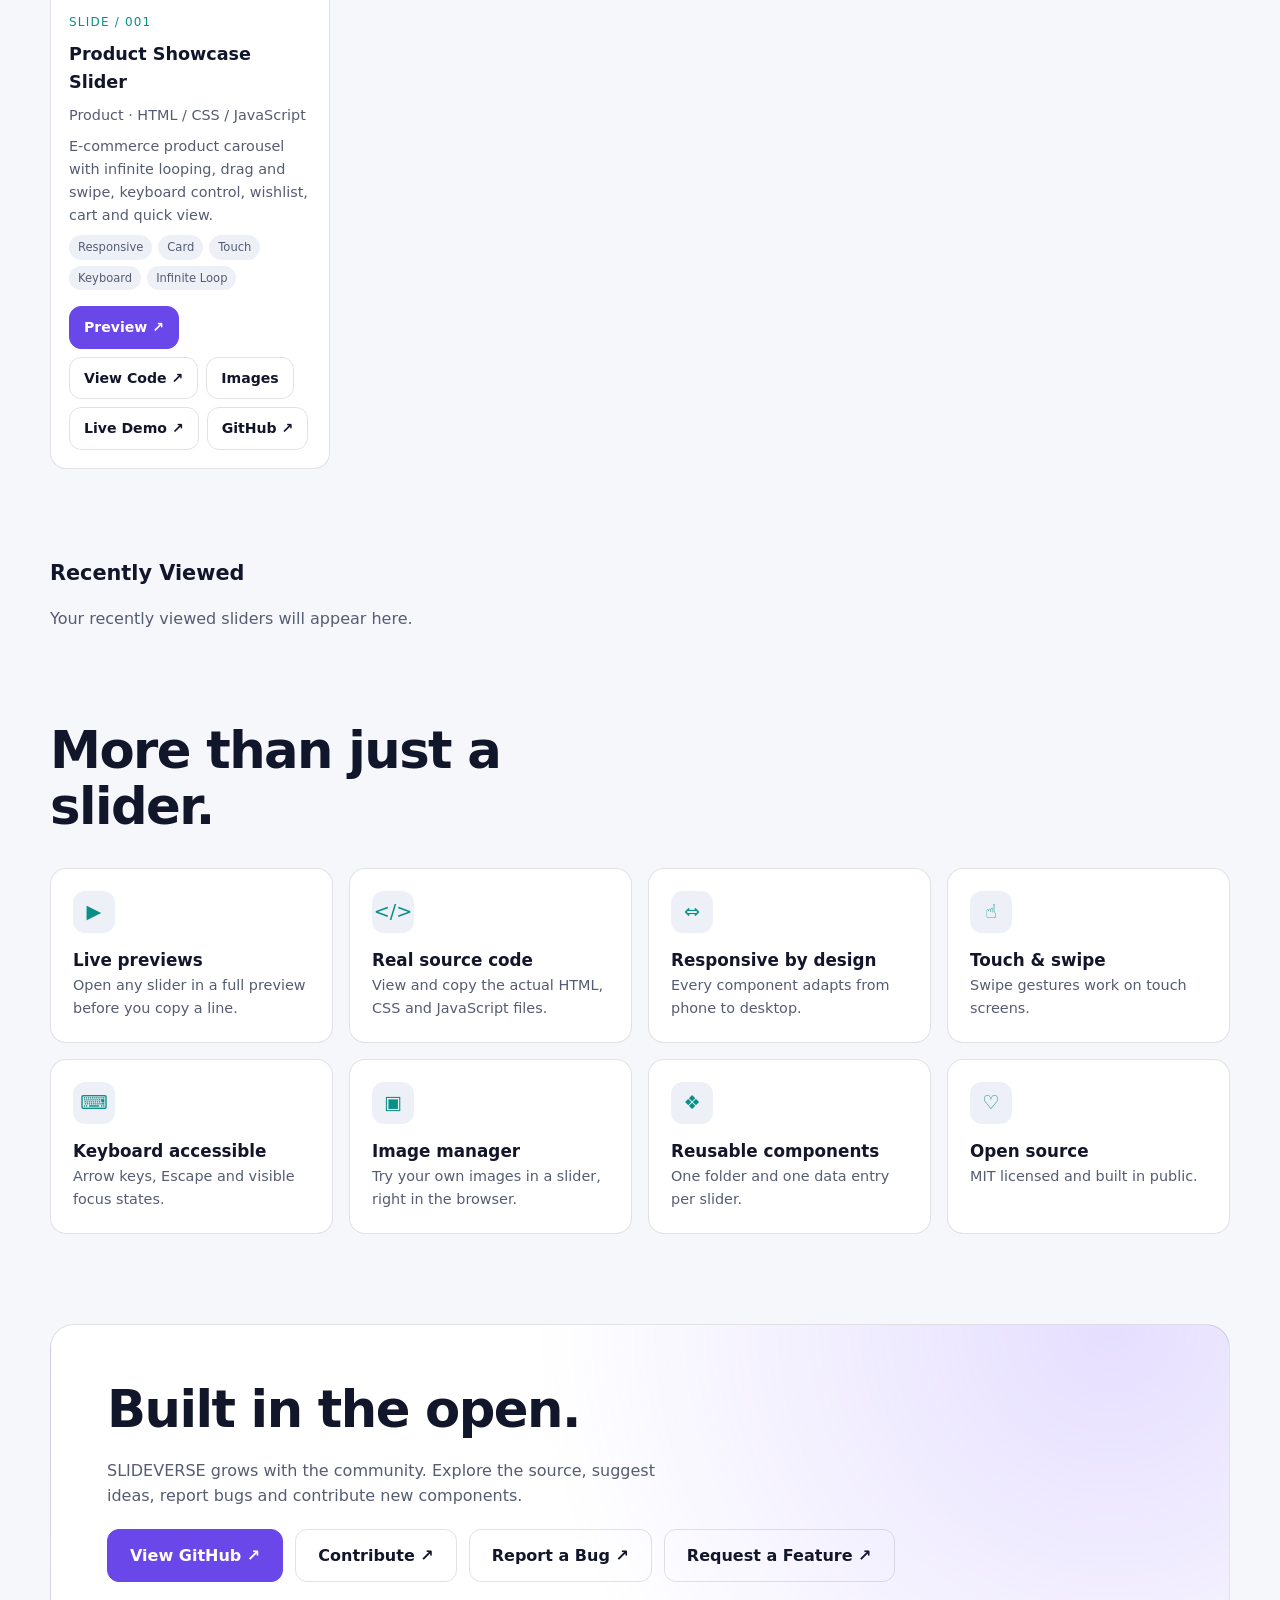
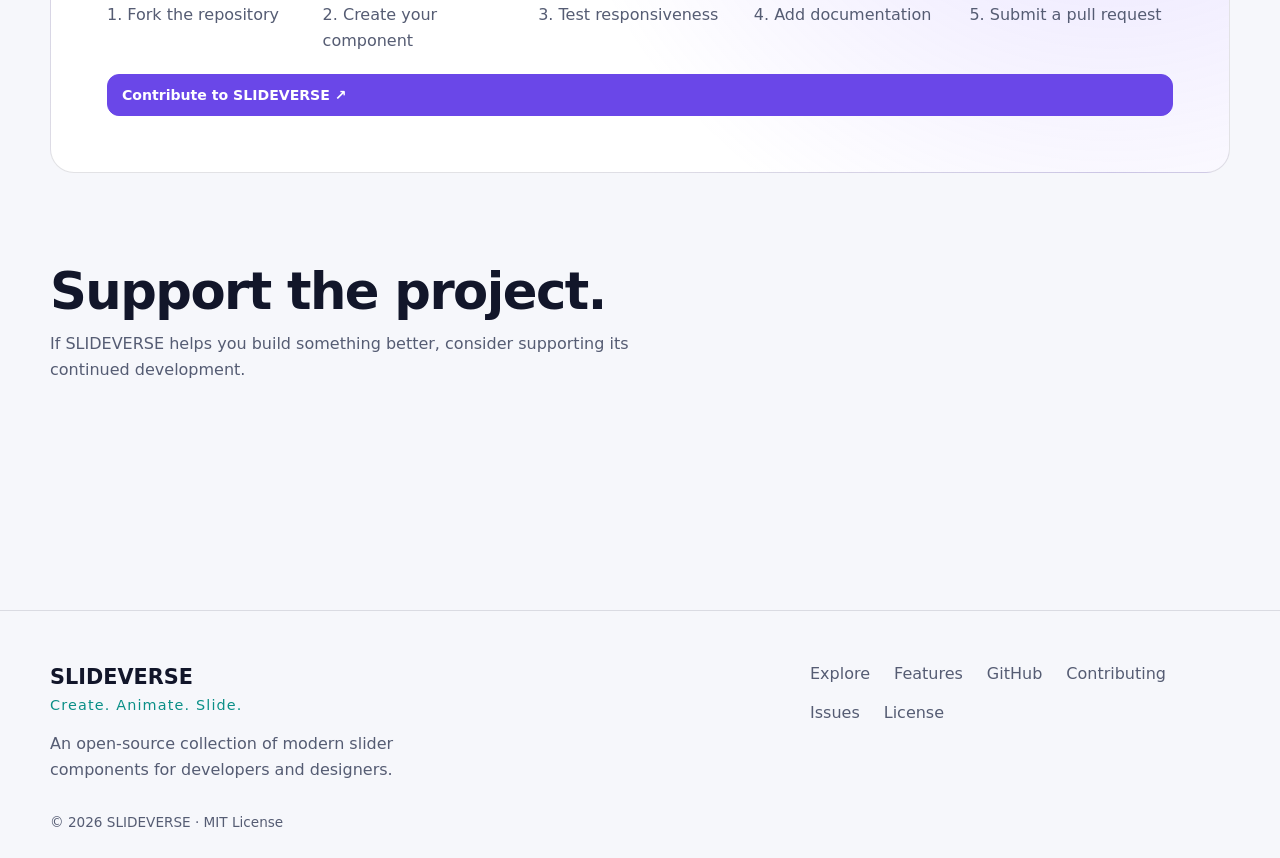
==== commit d5b02e86: "update new version" ====
--- a/index.html
+++ b/index.html
@@ -4,7 +4,7 @@
 <meta charset="utf-8">
 <meta name="viewport" content="width=device-width, initial-scale=1">
 <title>SLIDEVERSE — The Ultimate Open-Source Slider Collection</title>
-<meta name="description" content="Explore modern, responsive and animated slider components for HTML, CSS, JavaScript, React, Tailwind CSS and Bootstrap.">
+<meta name="description" content="Explore modern, responsive and animated slider components built with HTML, CSS and JavaScript.">
 <link rel="canonical" href="https://adnanalamin.github.io/SLIDEVERSE/">
 <meta property="og:type" content="website"><meta property="og:title" content="SLIDEVERSE — The Ultimate Open-Source Slider Collection">
 <meta property="og:description" content="Explore modern, responsive and animated slider components."><meta property="og:url" content="https://adnanalamin.github.io/SLIDEVERSE/">
@@ -19,7 +19,7 @@
   <div class="wrap hdr-in">
     <a class="logo" href="#top" aria-label="SLIDEVERSE home"><b>SLIDEVERSE</b><small>THE OPEN SLIDER LIBRARY</small></a>
     <nav class="nav" id="nav" aria-label="Main">
-      <a href="#explore">Explore</a><a href="#categories">Categories</a><a href="#features">Features</a><a href="#frameworks">Frameworks</a><a href="#contribute">Contribute</a>
+      <a href="#explore">Explore</a><a href="#features">Features</a><a href="#contribute">Contribute</a>
       <a href="https://github.com/adnanalamin/SLIDEVERSE" target="_blank" rel="noopener">GitHub</a>
     </nav>
     <div class="ctl">
@@ -38,12 +38,12 @@
     <h1><span>Every slide.</span><span>A new dimension.</span></h1>
     <p class="lead">A growing collection of beautifully crafted, responsive and interactive sliders. Discover inspiration, preview components and build something remarkable.</p>
     <div class="row"><a class="btn" href="#explore">Explore the Library <i>→</i></a><a class="btn ghost" href="https://github.com/adnanalamin/SLIDEVERSE" target="_blank" rel="noopener">View on GitHub <i>↗</i></a></div>
-    <dl class="stats"><div><dt data-count="200" data-suf="+">200+</dt><dd>Planned Components</dd></div><div><dt>06</dt><dd>Technologies</dd></div><div><dt>∞</dt><dd>Possibilities</dd></div></dl>
+    <dl class="stats"><div><dt>1</dt><dd>Component</dd></div><div><dt>0</dt><dd>Frameworks</dd></div><div><dt>0</dt><dd>Build steps</dd></div></dl>
   </div>
-  <div class="hero-v" id="heroV" aria-label="Interactive slider demo">
-    <div class="glow"></div><div class="stack" id="stack"></div>
-    <div class="hv-ctl"><button class="ib" id="hvPrev" aria-label="Previous">←</button><button class="ib" id="hvNext" aria-label="Next">→</button></div>
-  </div>
+  <a class="hero-v" id="heroV" href="product-showcase-slider/" target="_blank" rel="noopener" aria-label="Open the Product Showcase Slider live demo">
+    <div class="glow"></div>
+    <img src="product-showcase-slider/assets/images/screenshot-desktop.png" alt="Screenshot of the Product Showcase Slider" width="1280" height="800">
+  </a>
 </section>
 
 <div class="ticker" aria-hidden="true"><div class="tk"></div></div>
@@ -53,17 +53,14 @@
   <div class="search"><input id="q" type="search" placeholder="Search sliders..." aria-label="Search sliders" autocomplete="off"><kbd>Ctrl K</kbd></div>
   <div class="chips" id="catChips" role="group" aria-label="Filter by category"></div>
   <div class="chips tech" id="techChips" role="group" aria-label="Filter by technology"></div>
-  <p class="count" id="count" aria-live="polite"></p>
+  <div class="count-row"><p class="count" id="count" aria-live="polite"></p><button class="btn ghost sm" id="clearBtn" type="button">Clear filters</button></div>
   <div class="grid" id="grid"></div>
   <nav class="pagination" id="pagination" aria-label="Slider library pages"></nav>
   <div class="empty" id="empty" hidden><h3 id="emptyT">No sliders found</h3><p id="emptyP">Try another keyword or category.</p><button class="btn ghost sm" id="reset">Reset filters</button></div>
   <div class="recent"><h3>Recently Viewed</h3><div class="grid" id="recent"></div><p class="muted" id="recentEmpty">Your recently viewed sliders will appear here.</p></div>
 </section>
 
-<section class="sec wrap" id="categories"><div class="sec-h"><h2>Browse by style.</h2><p>Ten visual directions, each growing with the library.</p></div><div class="cats" id="cats"></div></section>
 <section class="sec wrap" id="features"><div class="sec-h"><h2>More than just a slider.</h2></div><div class="feats" id="feats"></div></section>
-<section class="sec wrap" id="frameworks"><div class="sec-h"><h2>Made for the tools you already use.</h2></div><div class="fw" id="fw"></div></section>
-
 <section class="sec wrap" id="contribute">
   <div class="panel">
     <h2>Built in the open.</h2>
@@ -80,22 +77,32 @@
 
 <footer class="ftr"><div class="wrap ft">
   <div><b class="logo-t">SLIDEVERSE</b><p class="kick">Create. Animate. Slide.</p><p class="muted">An open-source collection of modern slider components for developers and designers.</p></div>
-  <nav aria-label="Footer"><a href="#explore">Explore</a><a href="#categories">Categories</a><a href="#features">Features</a><a href="https://github.com/adnanalamin/SLIDEVERSE" target="_blank" rel="noopener">GitHub</a><a href="https://github.com/adnanalamin/SLIDEVERSE/blob/main/CONTRIBUTING.md" target="_blank" rel="noopener">Contributing</a><a href="https://github.com/adnanalamin/SLIDEVERSE/issues" target="_blank" rel="noopener">Issues</a><a href="https://github.com/adnanalamin/SLIDEVERSE/blob/main/LICENSE" target="_blank" rel="noopener">License</a></nav>
+  <nav aria-label="Footer"><a href="#explore">Explore</a><a href="#features">Features</a><a href="https://github.com/adnanalamin/SLIDEVERSE" target="_blank" rel="noopener">GitHub</a><a href="https://github.com/adnanalamin/SLIDEVERSE/blob/main/CONTRIBUTING.md" target="_blank" rel="noopener">Contributing</a><a href="https://github.com/adnanalamin/SLIDEVERSE/issues" target="_blank" rel="noopener">Issues</a><a href="https://github.com/adnanalamin/SLIDEVERSE/blob/main/LICENSE" target="_blank" rel="noopener">License</a></nav>
 </div><p class="wrap copy">© 2026 SLIDEVERSE · MIT License</p></footer>
 
-<!-- Preview modal -->
+<!-- Preview modal: the real slider, loaded from its own folder -->
 <div class="modal" id="pv" role="dialog" aria-modal="true" aria-labelledby="pvT" hidden>
   <div class="m-box" id="pvBox">
-    <div class="m-h"><h3 id="pvT"></h3><div class="ctl"><button class="btn sm ghost" id="pvAuto" aria-pressed="true">Pause</button><button class="btn sm ghost" id="pvFs">Fullscreen</button><button class="ib" data-close aria-label="Close preview">✕</button></div></div>
-    <div class="vp" id="vp" tabindex="0" aria-roledescription="carousel"></div>
-    <div class="m-f"><button class="ib" id="pvPrev" aria-label="Previous slide">←</button><div class="dots" id="dots"></div><button class="ib" id="pvNext" aria-label="Next slide">→</button></div>
+    <div class="m-h"><h3 id="pvT"></h3><div class="ctl"><button class="btn sm ghost" id="pvFs" type="button">Fullscreen</button><button class="ib" data-close type="button" aria-label="Close preview">✕</button></div></div>
+    <iframe class="pv-frame" id="pvFrame" title="Slider preview" loading="lazy"></iframe>
   </div>
 </div>
-<!-- Code modal -->
+<!-- Code modal: real source files, one tab each -->
 <div class="modal" id="cd" role="dialog" aria-modal="true" aria-labelledby="cdT" hidden>
-  <div class="m-box code"><div class="m-h"><h3 id="cdT"></h3><button class="ib" data-close aria-label="Close code">✕</button></div>
-    <div class="tabs" id="tabs" role="tablist"></div><pre id="codeOut" tabindex="0"><code></code></pre>
-    <div class="m-f"><button class="btn sm" id="copy">Copy Code</button></div></div>
+  <div class="m-box code"><div class="m-h"><h3 id="cdT"></h3><button class="ib" data-close type="button" aria-label="Close code">✕</button></div>
+    <div class="tabs" id="tabs" role="tablist"></div><p class="file-path muted" id="cdPath"></p><pre id="codeOut" tabindex="0"><code></code></pre>
+    <div class="m-f"><button class="btn sm" id="copy" type="button">Copy Code</button></div></div>
+</div>
+<!-- Image manager -->
+<div class="modal" id="im" role="dialog" aria-modal="true" aria-labelledby="imT" hidden>
+  <div class="m-box im-box">
+    <div class="m-h"><h3 id="imT"></h3><button class="ib" data-close type="button" aria-label="Close image manager">✕</button></div>
+    <p class="im-note muted">Images are kept in <b>this browser only</b> and appear in the Preview and Live Demo on this device. They are not uploaded to GitHub — see the README to add images to the repository permanently. JPG, PNG, WebP or GIF, up to 10 MB each. Image 1 replaces the first product photo, image 2 the second, and so on; unused slots keep the original photo.</p>
+    <div class="im-bar"><button class="btn sm" id="imUpload" type="button">Upload images</button><button class="btn sm ghost" id="imReset" type="button">Remove all</button><span class="muted" id="imCount" aria-live="polite"></span></div>
+    <input type="file" id="imFileMulti" accept="image/jpeg,image/png,image/webp,image/gif,.jpg,.jpeg,.png,.webp,.gif" multiple hidden>
+    <input type="file" id="imFileOne" accept="image/jpeg,image/png,image/webp,image/gif,.jpg,.jpeg,.png,.webp,.gif" hidden>
+    <ul class="im-list" id="imList"></ul>
+  </div>
 </div>
 <div class="toast" id="toast" role="status"></div>
 <script src="assets/js/sliders.js"></script>
--- a/assets/css/style.css
+++ b/assets/css/style.css
@@ -26,10 +26,8 @@
 @keyframes rise{from{opacity:0;transform:translateY(40px)}}
 .lead{color:var(--mu);max-width:48ch;margin:22px 0 28px;font-size:1.08rem}.row{display:flex;flex-wrap:wrap;gap:12px}
 .stats{display:flex;gap:36px;margin-top:40px}.stats dt{font-size:1.9rem;font-weight:700}.stats dd{color:var(--mu);font-size:.85rem}
-.hero-v{position:relative;height:420px;perspective:1100px}.glow{position:absolute;inset:10% 5%;background:radial-gradient(circle,var(--p),transparent 65%);opacity:.35;filter:blur(40px);animation:float 8s ease-in-out infinite}
-.stack{position:absolute;inset:0;transform-style:preserve-3d}
-.hc{position:absolute;inset:40px 30px;border-radius:22px;border:1px solid var(--bd);padding:26px;display:flex;flex-direction:column;justify-content:flex-end;color:#fff;transition:transform .8s var(--ease),opacity .8s;box-shadow:0 30px 60px -30px #000}
-.hc b{font-size:1.6rem}.hc span{opacity:.8}.hc[data-p="0"]{transform:translateZ(0)}.hc[data-p="1"]{transform:translate3d(46px,-18px,-90px) rotateY(-12deg);opacity:.75}.hc[data-p="2"]{transform:translate3d(90px,-36px,-180px) rotateY(-20deg);opacity:.45}.hc[data-p="3"]{transform:translate3d(-60px,0,-160px) rotateY(14deg);opacity:0}
+.hero-v{position:relative;display:block;align-self:center}.glow{position:absolute;inset:10% 5%;background:radial-gradient(circle,var(--p),transparent 65%);opacity:.35;filter:blur(40px);animation:float 8s ease-in-out infinite}
+.hero-v img{position:relative;width:100%;height:auto;border-radius:20px;border:1px solid var(--bd);box-shadow:0 30px 60px -30px #000;transition:transform .5s var(--ease)}.hero-v:hover img{transform:translateY(-4px)}
 .hv-ctl{position:absolute;bottom:0;left:30px;display:flex;gap:8px}
 @keyframes float{50%{transform:translateY(-14px)}}
 /* ticker */
@@ -56,12 +54,9 @@
 .grid{display:grid;grid-template-columns:repeat(auto-fill,minmax(280px,1fr));gap:20px}
 .card{background:var(--s1);border:1px solid var(--bd);border-radius:var(--r);overflow:hidden;display:flex;flex-direction:column;transition:transform .3s var(--ease),border-color .3s,box-shadow .3s}
 .card:hover{transform:translateY(-5px);border-color:var(--p);box-shadow:0 20px 50px -25px var(--p)}
-.thumb{position:relative;aspect-ratio:16/10;overflow:hidden;color:#fff;display:flex;flex-direction:column;justify-content:flex-end;padding:18px;background-size:cover}
-.thumb b{font-size:1.25rem}.thumb span{font-size:.82rem;opacity:.8}.card:hover .thumb::after{transform:scale(1.15)}
-.thumb::after{content:"";position:absolute;inset:0;background:radial-gradient(circle at 70% 20%,rgba(255,255,255,.22),transparent 50%);transition:transform .6s var(--ease)}
-.thumb.type b{font-size:2.6rem}.thumb.glass b{background:rgba(255,255,255,.14);border:1px solid rgba(255,255,255,.3);padding:8px 14px;border-radius:12px;align-self:flex-start;backdrop-filter:blur(4px)}
-.thumb.threed{perspective:600px}.thumb.threed b{transform:rotateY(-18deg)}.thumb.product b{background:#fff2;padding:8px 14px;border-radius:99px;align-self:flex-start}
-.thumb.minimal,.thumb.minimal span{color:#1a1f33}
+.thumb{position:relative;aspect-ratio:16/10;overflow:hidden;background:var(--s2)}.thumb img{width:100%;height:100%;object-fit:cover;object-position:top;display:block;transition:transform .6s var(--ease)}.card:hover .thumb img{transform:scale(1.04)}
+
+
 .fav{position:absolute;top:10px;right:10px;z-index:2;width:36px;height:36px;border-radius:50%;border:0;background:rgba(8,10,18,.55);color:#fff;cursor:pointer;font-size:1.05rem}
 .fav[aria-pressed=true]{color:#ff5d8f}.fav.pop{animation:pop .4s var(--ease)}@keyframes pop{40%{transform:scale(1.4)}}
 .cb{padding:18px;display:flex;flex-direction:column;gap:8px;flex:1}.num{font-size:.75rem;color:var(--c);letter-spacing:.1em}.cb h3{font-size:1.1rem}.cb p{color:var(--mu);font-size:.9rem}
@@ -70,14 +65,9 @@
 .empty{text-align:center;padding:60px 20px;border:1px dashed var(--bd);border-radius:var(--r)}.empty h3{font-size:1.4rem}.empty p{color:var(--mu);margin:8px 0 16px}
 .recent{margin-top:60px}.recent h3{margin-bottom:16px;font-size:1.3rem}
 /* categories / features / frameworks */
-.cats{display:grid;grid-template-columns:repeat(auto-fill,minmax(210px,1fr));gap:16px}
-.cat{position:relative;border:1px solid var(--bd);border-radius:var(--r);overflow:hidden;background:var(--s1);padding:0;text-align:left;cursor:pointer;transition:border-color .3s,box-shadow .3s}
-.cat:hover{border-color:var(--c);box-shadow:0 0 30px -10px var(--c)}.cat .v{height:90px;transition:transform .5s var(--ease)}.cat:hover .v{transform:scale(1.12) translateX(6px)}.cat div.t{padding:14px 16px}.cat b{display:block}.cat small{color:var(--mu)}.cat i{font-style:normal;float:right;transition:transform .2s}.cat:hover i{transform:translateX(5px)}
 .feats{display:grid;grid-template-columns:repeat(auto-fit,minmax(250px,1fr));gap:16px}
 .feat{background:var(--s1);border:1px solid var(--bd);border-radius:var(--r);padding:22px;transition:transform .3s var(--ease),border-color .3s}.feat:hover{transform:translateY(-4px);border-color:var(--p)}
 .feat .ic{width:42px;height:42px;border-radius:12px;display:grid;place-items:center;background:var(--s2);color:var(--c);font-size:1.2rem;margin-bottom:14px}.feat h3{font-size:1.05rem}.feat p{color:var(--mu);font-size:.9rem}
-.fw{display:grid;grid-template-columns:repeat(auto-fit,minmax(260px,1fr));gap:16px}.fwc{background:var(--s1);border:1px solid var(--bd);border-radius:var(--r);padding:22px;display:flex;flex-direction:column;gap:8px}
-.fwc .lg{width:46px;height:46px;border-radius:12px;display:grid;place-items:center;font-weight:800;background:linear-gradient(135deg,var(--p),var(--c));color:#fff}.fwc p{color:var(--mu);font-size:.9rem}.fwc small{color:var(--c)}
 .panel{background:var(--s1);border:1px solid var(--bd);border-radius:24px;padding:clamp(24px,5vw,56px);display:grid;gap:20px;background-image:radial-gradient(circle at 90% 0,rgba(139,108,255,.22),transparent 50%)}
 .panel>p{color:var(--mu);max-width:56ch}.steps{display:grid;grid-template-columns:repeat(auto-fit,minmax(170px,1fr));gap:12px;padding-left:0;list-style-position:inside;color:var(--mu)}
 .don{display:grid;grid-template-columns:repeat(auto-fit,minmax(220px,1fr));gap:16px}.don div{background:var(--s1);border:1px solid var(--bd);border-radius:var(--r);padding:20px}.don b{display:block}.don span{color:var(--mu);font-size:.9rem}
@@ -86,19 +76,30 @@
 .modal{position:fixed;inset:0;z-index:100;background:rgba(4,5,10,.78);display:grid;place-items:center;padding:20px;animation:fade .25s}.modal[hidden]{display:none}@keyframes fade{from{opacity:0}}
 .m-box{width:min(960px,100%);max-height:100%;background:var(--s1);border:1px solid var(--bd);border-radius:20px;display:flex;flex-direction:column;overflow:hidden;animation:scale .35s var(--ease)}@keyframes scale{from{transform:scale(.94);opacity:0}}
 .m-h,.m-f{display:flex;justify-content:space-between;align-items:center;gap:10px;padding:14px 18px;flex-wrap:wrap}.m-f{justify-content:center;gap:18px}.m-h h3{font-size:1.05rem}
-.vp{position:relative;aspect-ratio:16/9;overflow:hidden;perspective:1000px;touch-action:pan-y;user-select:none;margin:0 14px;border-radius:14px}
-.m-box:fullscreen{width:100%;max-height:none;border-radius:0}.m-box:fullscreen .vp{flex:1;aspect-ratio:auto}
-.sl{position:absolute;inset:0;display:flex;flex-direction:column;justify-content:center;padding:clamp(20px,6vw,70px);color:#fff;opacity:0;pointer-events:none;transition:transform .7s var(--ease),opacity .7s}
-.sl.on{opacity:1;pointer-events:auto;transform:none!important}.sl h4{font-size:clamp(1.8rem,5vw,3.6rem);letter-spacing:-.03em;line-height:1.05}.sl p{opacity:.85;margin-top:8px;max-width:36ch}
-.k-minimal .sl{color:#1a1f33;transform:translateX(8%)}.k-motion .sl{transform:translateX(30%) scale(.9);clip-path:polygon(0 0,100% 0,100% 100%,0 100%)}.k-threed .sl{transform:rotateY(55deg) translateZ(-120px)}
-.k-glass .sl h4,.k-glass .sl p{background:rgba(255,255,255,.12);border:1px solid rgba(255,255,255,.3);backdrop-filter:blur(8px);padding:10px 18px;border-radius:14px;width:fit-content}.k-glass .sl{transform:scale(1.04)}
-.k-gallery .sl{transform:scale(1.12)}.k-product .sl{transform:translateY(16px)}.k-type .sl{transform:translateY(40px)}.k-type .sl h4{font-size:clamp(3rem,14vw,8rem)}.k-parallax .sl{transform:scale(1.1)}
-.k-parallax .sl h4{transform:translate(calc(var(--mx,0)*18px),calc(var(--my,0)*12px))}
-.dots{display:flex;gap:8px}.dots button{width:10px;height:10px;padding:0;border-radius:99px;border:0;background:var(--mu);opacity:.5;cursor:pointer;transition:all .3s}.dots button[aria-current=true]{width:28px;background:var(--c);opacity:1}
+.m-box:fullscreen{width:100%;max-height:none;border-radius:0}.m-box:fullscreen .pv-frame{height:auto;flex:1}
 .tabs{display:flex;gap:6px;padding:0 18px;overflow-x:auto}pre{margin:0 18px;background:var(--bg);border:1px solid var(--bd);border-radius:12px;padding:16px;overflow:auto;max-height:50vh;font:13px/1.55 ui-monospace,Consolas,monospace;color:var(--tx)}
 .toast{position:fixed;bottom:24px;left:50%;transform:translate(-50%,30px);background:var(--c);color:#06201d;padding:10px 18px;border-radius:99px;font-weight:600;opacity:0;pointer-events:none;transition:all .3s var(--ease);z-index:200}.toast.on{opacity:1;transform:translate(-50%,0)}
 .rv{opacity:0;transform:translateY(24px);transition:opacity .7s,transform .7s var(--ease)}.rv.in{opacity:1;transform:none}
-@media (max-width:900px){.hero{grid-template-columns:1fr;padding-top:40px}.hero-v{height:340px}.menu{display:block}.gh{display:none}
+@media (max-width:900px){.hero{grid-template-columns:1fr;padding-top:40px}.menu{display:block}.gh{display:none}
  .nav{position:fixed;inset:68px 0 auto 0;flex-direction:column;gap:0;background:var(--bg);border-bottom:1px solid var(--bd);padding:8px 20px 20px;transform:translateY(-120%);transition:transform .35s var(--ease)}.nav.open{transform:none}.nav a{padding:14px 4px;font-size:1.05rem;border-bottom:1px solid var(--bd)}}
-@media (max-width:560px){.stats{gap:22px}.grid{grid-template-columns:1fr}.btn,.ib,.chip{min-height:44px}.row .btn{flex:1 1 100%;justify-content:center}.m-box{border-radius:14px}.vp{aspect-ratio:4/5}.search kbd{display:none}}
+@media (max-width:560px){.stats{gap:22px}.grid{grid-template-columns:1fr}.btn,.ib,.chip{min-height:44px}.row .btn{flex:1 1 100%;justify-content:center}.m-box{border-radius:14px}.pv-frame{height:72vh}.search kbd{display:none}}
 @media (prefers-reduced-motion:reduce){*,*::before,*::after{animation-duration:.01ms!important;animation-iteration-count:1!important;transition-duration:.01ms!important;scroll-behavior:auto!important}.rv{opacity:1;transform:none}}
+
+/* real preview + code viewer */
+#pvBox{width:min(1240px,100%);height:min(92vh,900px)}
+.pv-frame{display:block;width:calc(100% - 28px);margin:0 14px 14px;flex:1;min-height:360px;height:100%;border:1px solid var(--bd);border-radius:14px;background:#fff}
+.file-path{font:12px ui-monospace,Consolas,monospace;padding:8px 20px 6px}
+.count-row{display:flex;justify-content:space-between;align-items:center;gap:12px;flex-wrap:wrap}.count-row .count{margin:10px 0 14px}
+/* image manager */
+.im-box{max-height:92vh}.im-note{font-size:.85rem;padding:0 18px 4px}.im-note b{color:var(--tx)}
+.im-bar{display:flex;gap:10px;align-items:center;flex-wrap:wrap;padding:8px 18px}.btn:disabled{opacity:.45;cursor:not-allowed;transform:none;box-shadow:none}
+.im-list{list-style:none;padding:8px 18px 18px;margin:0;display:grid;gap:10px;overflow:auto}
+.im-item{display:grid;grid-template-columns:26px 84px 1fr auto;gap:12px;align-items:center;padding:10px;border:1px solid var(--bd);border-radius:14px;background:var(--s2);cursor:grab}
+.im-item.dragging{opacity:.45}.im-item.over{border-color:var(--c);box-shadow:0 0 0 2px var(--c) inset}
+.im-n{font-weight:700;color:var(--mu);text-align:center}
+.im-item img{width:84px;height:64px;object-fit:cover;border-radius:10px;background:var(--bg)}
+.im-meta{display:grid;min-width:0}.im-meta b{overflow:hidden;text-overflow:ellipsis;white-space:nowrap}.im-meta span,.im-meta small{color:var(--mu);font-size:.8rem}
+.im-act{display:flex;gap:6px;flex-wrap:wrap;justify-content:flex-end}.im-act .ib{width:36px;height:36px}.ib:disabled{opacity:.35;cursor:not-allowed;transform:none}
+.im-add .btn{width:100%;justify-content:center;border-style:dashed}.im-add small{color:var(--mu);font-weight:400}.im-empty{padding:6px 2px}
+@media (max-width:640px){.im-item{grid-template-columns:26px 64px 1fr}.im-item img{width:64px;height:52px}.im-act{grid-column:1/-1;justify-content:flex-start}}
+.m-h{flex-wrap:nowrap}.m-h h3{flex:1;min-width:0}
